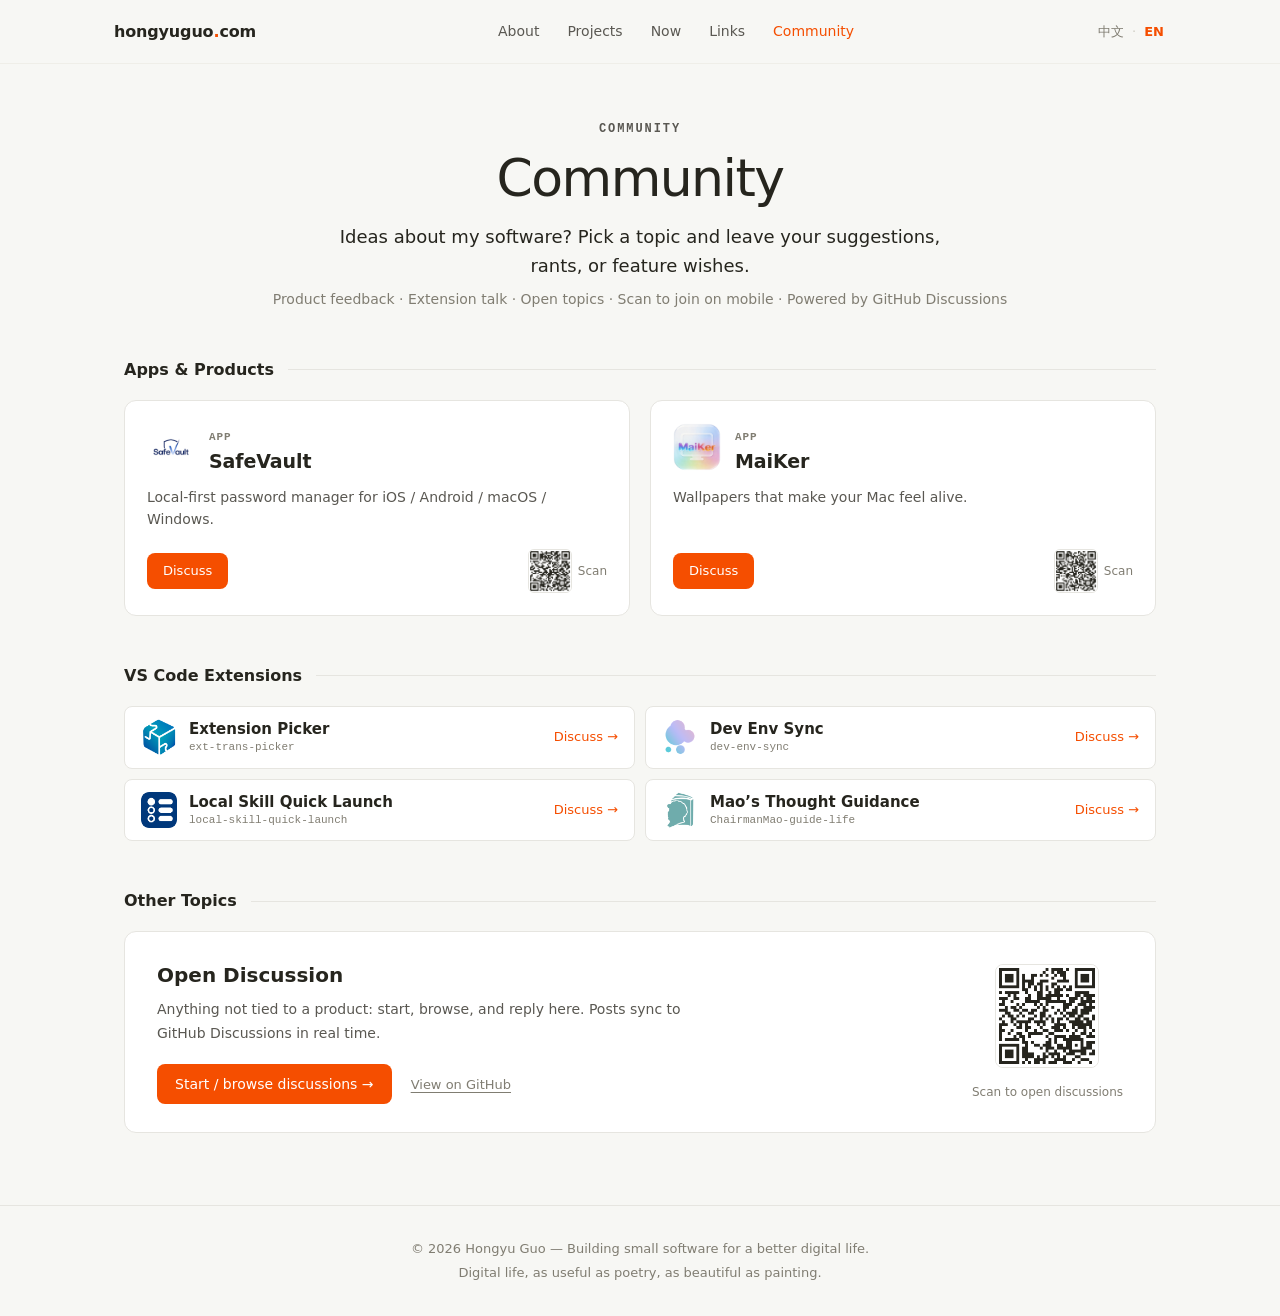
==== discuss.html @ 7c5c3cd9 "feat: 站内自由讨论论坛 + 文案修正（公司备案英文名/哔哩哔哩/小红书/荷花池塘页脚）" ====
<!DOCTYPE html>
<html lang="zh-CN">
<head>
  <meta charset="UTF-8">
  <meta name="viewport" content="width=device-width, initial-scale=1.0">
  <title>留言讨论 · hongyuguo.com</title>
  <meta name="description" content="Hongyu Guo 的留言讨论区 — 为 SafeVault、MaiKer 与四个 VS Code 扩展提供专属话题，欢迎提建议与反馈。">
  <link rel="icon" type="image/png" media="(prefers-color-scheme: dark)" href="assets/favicon-white.png?v=2">
  <link rel="icon" type="image/png" media="(prefers-color-scheme: light)" href="assets/favicon-black.png?v=2">
  <link rel="stylesheet" href="preview-cursor.css?v=7">
  <link rel="stylesheet" href="discuss.css?v=4">
</head>
<body>

  <!-- Top nav · 与首页完全一致 -->
  <nav class="top-nav" aria-label="Global">
    <div class="nav-inner">
      <a class="wordmark" href="index.html#top">hongyuguo<span class="dot">.</span>com</a>
      <div class="nav-links">
        <a href="index.html#about" data-i18n="nav.about">About</a>
        <a href="index.html#projects" data-i18n="nav.projects">Projects</a>
        <a href="index.html#now" data-i18n="nav.now">Now</a>
        <a href="index.html#links" data-i18n="nav.links">Links</a>
        <a href="discuss.html" class="active" data-i18n="nav.community">Community</a>
      </div>
      <span class="lang-switch" aria-label="Language">
        <a href="#" data-lang="zh">中文</a>
        <span class="sep">·</span>
        <a href="#" data-lang="en">EN</a>
      </span>
    </div>
  </nav>

  <main class="discuss-main" id="top">

    <!-- ============ 话题列表视图 ============ -->
    <section class="board-view" id="board-view">

      <div class="board-hero">
        <p class="eyebrow" data-i18n="discuss.eyebrow">Community</p>
        <h1 class="board-title" data-i18n="title.community">留言讨论</h1>
        <p class="board-sub" data-i18n="discuss.sub">对我开发的软件有想法？选一个话题，留下你的建议、吐槽或功能愿望。</p>
        <p class="board-sub-zh" data-i18n="discuss.sub2">产品建议 · 扩展反馈 · 自由讨论 · 手机扫码随时参与 · 由 GitHub 守护内容安全</p>
      </div>

      <h2 class="board-group-title"><span data-i18n="discuss.group.products">软件产品</span></h2>
      <div class="board-grid" id="grid-products"><!-- 产品话题卡片由 discuss.js 渲染 --></div>

      <h2 class="board-group-title"><span data-i18n="discuss.group.extensions">VS Code 扩展</span></h2>
      <div class="ext-topic-grid" id="grid-extensions"><!-- 扩展话题由 discuss.js 渲染 --></div>

      <h2 class="board-group-title"><span data-i18n="discuss.group.other">其他话题</span></h2>
      <div class="general-card">
        <div class="general-copy">
          <h3 class="general-title" data-i18n="discuss.general.title">自由讨论</h3>
          <p class="general-sub" data-i18n="forum.sub">与产品无关的话题，在这里发起、浏览与回复，发言实时同步到 GitHub Discussions。</p>
          <a class="btn-primary" href="discuss.html#forum" data-i18n="discuss.general.btn">发起 / 浏览自由讨论 →</a>
          <a class="general-minor" id="general-github-link" href="https://github.com/Gsaecy/hongyuguo.com/discussions" target="_blank" rel="noopener" data-i18n="forum.github">在 GitHub 查看</a>
        </div>
        <div class="general-qr">
          <img src="assets/qr/general.png" alt="扫码进入自由讨论">
          <p data-i18n="discuss.general.qr">手机扫码，直达自由讨论</p>
        </div>
      </div>

    </section>

    <!-- ============ 自由讨论论坛视图（站内，数据同步 GitHub Discussions） ============ -->
    <section class="forum-view" id="forum-view" hidden>
      <div class="forum-inner">
        <a class="back-link" href="discuss.html" data-i18n="discuss.back">← 全部话题</a>

        <header class="forum-head">
          <div class="forum-head-copy">
            <p class="eyebrow" data-i18n="forum.eyebrow">Forum</p>
            <h1 class="forum-title" data-i18n="forum.title">自由讨论</h1>
            <p class="forum-sub" data-i18n="forum.sub2">任何话题都可以在这里发起。发言与回复实时同步到 GitHub Discussions，两边都能看到。</p>
          </div>
          <div class="forum-actions">
            <span class="forum-user" id="forum-user"></span>
            <button class="btn-primary btn-sm" type="button" id="forum-new-btn" data-f-act="new" data-i18n="forum.new">发起新讨论</button>
            <a class="btn-secondary btn-sm" id="forum-github-link" href="#" target="_blank" rel="noopener" data-i18n="forum.github">在 GitHub 查看</a>
          </div>
        </header>

        <div class="forum-body" id="forum-list"><!-- 列表/详情/发帖表单由 forum.js 渲染 --></div>
      </div>
    </section>

    <!-- ============ 话题详情视图 ============ -->
    <section class="topic-view" id="topic-view" hidden>

      <div class="topic-view-inner">
        <a class="back-link" href="discuss.html" data-i18n="discuss.back">← 全部话题</a>

        <header class="topic-head">
          <img id="tv-icon" class="topic-icon-lg" src="" alt="">
          <div class="topic-head-copy">
            <span id="tv-kind" class="topic-kind"></span>
            <h1 id="tv-name" class="topic-title"></h1>
            <p id="tv-en" class="topic-en"></p>
            <p id="tv-tagline" class="topic-tagline"></p>
            <div class="topic-head-actions">
              <a id="tv-link" class="btn-primary btn-sm" href="#" target="_blank" rel="noopener"></a>
              <button id="copy-link" class="btn-secondary btn-sm" type="button" data-i18n="discuss.copy">复制本页链接</button>
            </div>
          </div>
        </header>

        <div class="topic-layout">
          <div class="topic-main">
            <h2 class="topic-main-title" data-i18n="discuss.mainTitle">讨论区</h2>
            <p class="topic-main-note" data-i18n="discuss.note">登录 GitHub 即可留言。你的建议会实时出现在这里，也可以前往 GitHub 参与管理。</p>

            <div class="giscus" id="giscus-box"></div>

            <div class="giscus-fallback" id="giscus-fallback" hidden>
              <div class="giscus-fallback-inner">
                <p class="gf-title" data-i18n="discuss.fallback.title">讨论区正在搭建中……</p>
                <p class="gf-copy" data-i18n="discuss.fallback.copy">留言功能将由 GitHub Discussions 提供（无需本站服务器、防垃圾、可审核）。
                  在此之前，欢迎直接到 GitHub 上参与讨论。</p>
                <a id="fb-link" class="btn-primary" href="#" target="_blank" rel="noopener" data-i18n="discuss.fallback.btn">前往 GitHub Discussions</a>
              </div>
            </div>
          </div>

          <aside class="topic-side">
            <div class="side-card">
              <img id="side-qr" class="side-qr" src="" alt="扫码进入本话题">
              <p class="side-qr-caption" data-i18n="discuss.side.qr">手机扫码，直接进入本话题</p>
            </div>
            <div class="side-card">
              <h3 data-i18n="discuss.side.how">参与方式</h3>
              <ol class="side-steps">
                <li data-i18n="discuss.side.s1">点击「登录」用 GitHub 账号授权</li>
                <li data-i18n="discuss.side.s2">写下建议或问题，点击发表</li>
                <li data-i18n="discuss.side.s3">对他人评论点赞、回应或提出新的想法</li>
              </ol>
            </div>
            <div class="side-card side-note">
              <h3 data-i18n="discuss.side.safety">内容安全</h3>
              <p data-i18n="discuss.side.safety.copy">评论由 GitHub 托管与审核，作者本人可在后台随时管理；仅需 GitHub 账号，杜绝匿名垃圾信息。</p>
            </div>
          </aside>
        </div>
      </div>

    </section>

  </main>

  <footer class="discuss-footer">
    <p data-i18n="footer.copyright">© 2026 Hongyu Guo — Building small software for a better digital life.</p>
    <p class="zh" data-i18n="hero.poem">让数字生活，好用如诗，好看如画。</p>
  </footer>

  <script src="i18n.js?v=10"></script>
  <script src="discuss-config.js?v=2"></script>
  <script src="topics.js?v=4"></script>
  <script src="discuss.js?v=6"></script>
  <script src="forum.js?v=4"></script>
</body>
</html>
---- preview-cursor.css ----
/* ==========================================================================
   Hongyu Guo — Cursor 风格预览（单屏滚动叙事版）
   设计规范：design/candidates/cursor.md（warm cream canvas + Cursor Orange）
   结构：400vh 滚动轨道 + sticky 100vh 视窗，四幕内容按滚动进度显现
   ========================================================================== */

:root {
  --primary: #f54e00;
  --primary-active: #d04200;
  --ink: #26251e;
  --body: #5a5852;
  --muted: #807d72;
  --hairline: #e6e5e0;
  --hairline-soft: #efeee8;
  --hairline-strong: #cfcdc4;
  --canvas: #f7f7f4;
  --surface-card: #ffffff;

  --font-sans: "Inter", system-ui, -apple-system, BlinkMacSystemFont,
    "Helvetica Neue", "PingFang SC", "Hiragino Sans GB", "Microsoft YaHei", sans-serif;
  --font-mono: "JetBrains Mono", "SF Mono", ui-monospace, Menlo, monospace;

  --sp-section: 80px;
  --sp-xxl: 48px;
  --sp-xl: 32px;
  --sp-lg: 24px;
  --sp-md: 20px;
  --sp-base: 16px;

  --rounded-md: 8px;
  --rounded-lg: 12px;
}

* { margin: 0; padding: 0; box-sizing: border-box; }

body {
  font-family: var(--font-sans);
  font-size: 16px;
  line-height: 1.5;
  color: var(--body);
  background: var(--canvas);
  -webkit-font-smoothing: antialiased;
}

a { color: var(--primary); text-decoration: none; }

.top-nav {
  position: fixed; /* immune to scroll: no sticky re-positioning jitter */
  top: 0;
  left: 0;
  width: 100%;
  z-index: 100;
  height: 64px;
  background: var(--canvas);
  border-bottom: 1px solid var(--hairline-soft);
  display: flex;
  align-items: center;
}

.nav-inner {
  width: 100%;
  max-width: 1100px;
  margin: 0 auto;
  padding: 0 24px;
  display: flex;
  align-items: center;
  justify-content: space-between;
  gap: var(--sp-lg);
}

.wordmark { font-size: 16px; font-weight: 600; letter-spacing: -0.01em; color: var(--ink); }
.wordmark .dot { color: var(--primary); }

.nav-links { display: flex; align-items: center; gap: 28px; }
.nav-links a { font-size: 14px; font-weight: 500; color: var(--body); transition: color 0.2s ease; }
.nav-links a:hover { color: var(--ink); }

/* language switch — 中 / EN */
.lang-switch {
  display: inline-flex;
  align-items: center;
  gap: 6px;
  flex-shrink: 0;
  font-size: 13px;
  line-height: 1;
}
.lang-switch a {
  color: var(--muted);
  font-weight: 500;
  padding: 4px 2px;
  transition: color 0.2s ease;
}
.lang-switch a:hover { color: var(--ink); }
.lang-switch a.active { color: var(--primary); font-weight: 600; }
.lang-switch .sep { color: var(--hairline-strong); }

/* ---- scroll story: track + fixed viewport ---------------------------------- */
.hero-pond { height: 400vh; position: relative; }

/* fixed (not sticky): scroll only drives opacity, text position never moves —
   eliminates sub-pixel jitter caused by sticky re-positioning during scrolling */
.hero-sticky {
  position: fixed;
  top: 0;
  left: 0;
  width: 100%;
  height: 100vh;
  overflow: hidden;
  background: var(--canvas);
}

/* backdrop images */
.pond-scene { position: absolute; inset: 0; z-index: 0; overflow: hidden; background: #dfe9d9; }
.pond-img {
  position: absolute;
  inset: 0;
  width: 100%;
  height: 100%;
  object-fit: cover;
  object-position: 50% 72%;
  will-change: opacity, transform;
  transition: opacity 0.6s ease; /* image swap fades softly after a page-turn */
}

/* 第三张荷花图：全屏 cover（最小裁剪填满视窗），主体居中 */
.pond-img[data-i="2"] { object-fit: cover; object-position: 50% 50%; }

/* cream veil — long smooth falloff, top kept light for the intro copy */
.pond-shade {
  position: absolute;
  inset: 0;
  z-index: 1;
  pointer-events: none;
  background: linear-gradient(
    180deg,
    rgba(247, 247, 244, 0.88) 0%,
    rgba(247, 247, 244, 0.80) 14%,
    rgba(247, 247, 244, 0.60) 30%,
    rgba(247, 247, 244, 0.38) 44%,
    rgba(247, 247, 244, 0.20) 56%,
    rgba(247, 247, 244, 0.10) 66%,
    rgba(247, 247, 244, 0.06) 74%,
    rgba(247, 247, 244, 0.20) 86%,
    rgba(247, 247, 244, 0.88) 100%
  );
  transition: opacity 0.25s linear;
}

/* final white-out */
.white-veil {
  position: absolute;
  inset: 0;
  z-index: 2;
  background: var(--canvas);
  opacity: 0;
  pointer-events: none;
}

/* ---- screen content layers -------------------------------------------------- */
.screen-content {
  position: absolute;
  inset: 0;
  z-index: 3;
  display: flex;
  flex-direction: column;
  align-items: center;
  justify-content: center;
  padding: 72px 24px;
  overflow-y: auto;
  opacity: 0;
  pointer-events: none;
}

.screen-content.visible { pointer-events: auto; }

.hero-content { justify-content: center; }

/* soft radial glow behind the intro copy for contrast over imagery */
.hero-content::before {
  content: '';
  position: absolute;
  inset: 4% 10%;
  background: radial-gradient(
    ellipse at center,
    rgba(247, 247, 244, 0.72) 0%,
    rgba(247, 247, 244, 0.46) 42%,
    rgba(247, 247, 244, 0) 72%
  );
  z-index: -1;
  pointer-events: none;
}

/* translucent white veil over imagery (About / Projects), no card */
.screen-panel {
  background: rgba(255, 255, 255, 0.66);
}

.panel-inner {
  max-width: 760px;
  width: 100%;
  text-align: center;
}

.panel-inner .about-copy,
.panel-inner .projects-grid {
  text-align: left;
}

/* typography */
.eyebrow {
  font-family: var(--font-mono);
  font-size: 12px;
  font-weight: 600;
  letter-spacing: 0.16em;
  text-transform: uppercase;
  color: var(--body);
  margin-bottom: var(--sp-base);
  text-shadow: 0 1px 6px rgba(255, 255, 255, 0.9);
}

.section-title {
  font-size: 36px;
  font-weight: 400;
  line-height: 1.2;
  letter-spacing: -0.72px;
  color: var(--ink);
  margin-bottom: var(--sp-xxl);
  text-shadow: 0 1px 2px rgba(255, 255, 255, 0.85), 0 2px 20px rgba(255, 255, 255, 0.5);
}

.hero-avatar-wrap { text-align: center; }

.avatar {
  width: 176px;
  height: 176px;
  border-radius: 50%;
  object-fit: cover;
  border: 1px solid var(--hairline);
  margin-bottom: var(--sp-xxl);
}

.hero-name {
  font-size: 72px;
  font-weight: 400;
  line-height: 1.1;
  letter-spacing: -2.16px;
  color: var(--ink);
  text-shadow: 0 1px 2px rgba(255, 255, 255, 0.8), 0 2px 26px rgba(255, 255, 255, 0.55);
}
.hero-name .dot { color: var(--primary); }

.hero-role {
  margin-top: var(--sp-md);
  font-family: var(--font-mono);
  font-size: 14px;
  font-weight: 600;
  color: var(--primary-active);
  letter-spacing: 0.06em;
  text-shadow: 0 1px 8px rgba(255, 255, 255, 0.9);
}

.hero-tagline {
  margin-top: var(--sp-xl);
  font-size: 26px;
  font-weight: 400;
  line-height: 1.35;
  letter-spacing: -0.325px;
  color: var(--ink);
  text-shadow: 0 1px 2px rgba(255, 255, 255, 0.85), 0 2px 22px rgba(255, 255, 255, 0.5);
}

.hero-tagline-zh,
.hero-poem {
  margin-top: var(--sp-base);
  font-size: 17px;
  color: var(--body);
  text-shadow: 0 1px 10px rgba(255, 255, 255, 0.85);
}

.hero-cta { margin-top: var(--sp-xxl); display: flex; justify-content: center; gap: var(--sp-base); flex-wrap: wrap; }

/* buttons */
.btn-primary {
  display: inline-block;
  background: var(--primary);
  color: #ffffff;
  font-size: 14px;
  font-weight: 500;
  line-height: 20px;
  border-radius: var(--rounded-md);
  padding: 10px 18px;
  transition: background 0.2s ease, transform 0.15s ease;
}
.btn-primary:hover { background: var(--primary-active); color: #ffffff; }
.btn-primary:active { transform: scale(0.97); }

.btn-secondary {
  display: inline-block;
  background: var(--surface-card);
  color: var(--ink);
  font-size: 14px;
  font-weight: 500;
  line-height: 20px;
  border-radius: var(--rounded-md);
  border: 1px solid var(--hairline-strong);
  padding: 9px 17px;
  transition: border-color 0.2s ease;
}
.btn-secondary:hover { border-color: var(--muted); }

/* about copy */
.about-copy p {
  font-size: 16px;
  line-height: 1.62;
  margin-bottom: var(--sp-md);
  color: var(--ink);
  text-shadow: 0 1px 6px rgba(255, 255, 255, 0.75);
}
.about-copy p:last-child { margin-bottom: 0; }
.about-copy .zh { color: var(--body); font-size: 15px; }
.about-copy a { font-weight: 600; }

/* projects grid — plain text, no cards */
.projects-grid { display: grid; grid-template-columns: 1fr 1fr; gap: var(--sp-xl); }

.product-card {
  display: flex;
  flex-direction: column;
  align-items: flex-start;
  text-align: left;
}

.card-tag {
  font-family: var(--font-mono);
  font-size: 11px;
  font-weight: 600;
  letter-spacing: 0.08em;
  text-transform: uppercase;
  color: var(--muted);
  background: var(--canvas);
  border-radius: 9999px;
  padding: 4px 10px;
  margin-bottom: var(--sp-base);
}

.product-name {
  font-size: 22px;
  font-weight: 400;
  letter-spacing: -0.11px;
  color: var(--ink);
  text-shadow: 0 1px 6px rgba(255, 255, 255, 0.8);
}
.product-tagline {
  margin-top: var(--sp-base);
  font-size: 15px;
  line-height: 1.6;
  color: var(--ink);
  text-shadow: 0 1px 6px rgba(255, 255, 255, 0.7);
  flex: 1;
}
.product-cta { margin-top: var(--sp-xl); }
.product-cta .btn-primary { padding: 8px 16px; font-size: 13px; }

/* 产品卡正文中的内联链接（如加密标准出处） */
.product-tagline a {
  color: var(--ink);
  font-weight: 600;
  text-decoration: underline;
  text-underline-offset: 3px;
}
.product-tagline a:hover { color: var(--primary); }

/* VS Code 扩展开发案例 — 底部一行小字（扩展占比不大，不占版面） */
.ext-note {
  margin-top: 30px;
  display: flex;
  align-items: center;
  justify-content: center;
  flex-wrap: wrap;
  gap: 8px;
  font-size: 13px;
  line-height: 1.7;
  color: var(--muted);
  text-align: left;
  text-shadow: 0 1px 6px rgba(255, 255, 255, 0.75);
}

.ext-note img {
  width: 18px;
  height: 18px;
  border-radius: 4px;
  flex-shrink: 0;
}

.ext-note a { color: var(--body); text-decoration: underline; text-underline-offset: 3px; }
.ext-note a:hover { color: var(--primary); }

/* Community zone — 结尾幕留言讨论入口（横向卡片） */
.community-zone { margin-top: 32px; }

.community-card {
  display: flex;
  align-items: center;
  justify-content: space-between;
  gap: 28px;
  max-width: 640px;
  width: 100%;
  /* 磨砂玻璃透明卡片 */
  background: rgba(255, 255, 255, 0.55);
  backdrop-filter: blur(24px) saturate(180%);
  -webkit-backdrop-filter: blur(24px) saturate(180%);
  border: 1px solid rgba(255, 255, 255, 0.65);
  border-radius: var(--rounded-lg);
  padding: 26px 30px;
  text-align: left;
  box-shadow: 0 8px 32px rgba(38, 37, 30, 0.08);
}

.community-card .eyebrow { margin-bottom: 8px; }
.community-card .section-title { margin-bottom: 8px; font-size: 30px; }
.community-card .now-copy { margin-bottom: 0; font-size: 14px; }

.community-actions {
  display: flex;
  flex-direction: column;
  align-items: center;
  gap: 12px;
  flex-shrink: 0;
}

.qr-chip {
  display: inline-flex;
  align-items: center;
  gap: 10px;
  /* 与磨砂卡片呼应：半透明白玻璃 */
  background: rgba(255, 255, 255, 0.72);
  backdrop-filter: blur(8px);
  -webkit-backdrop-filter: blur(8px);
  border: 1px solid rgba(255, 255, 255, 0.8);
  border-radius: var(--rounded-lg);
  padding: 8px 14px 8px 8px;
}

.qr-chip img {
  width: 52px;
  height: 52px;
  border-radius: 6px;
  border: 1px solid var(--hairline);
}

.qr-chip span { font-size: 13px; font-weight: 500; color: var(--ink); }

/* 结尾幕：三处标题收紧间距，保证内容完整可见 */
.end-inner .section-title { margin-bottom: 20px; }
.end-row + .end-row { margin-top: 16px; }
.end-footer { margin-top: 26px; }

/* 面板内容超出视口时可从顶部滚动（短内容保持垂直居中） */
.screen-panel, .screen-end { justify-content: flex-start; }
.panel-inner, .end-inner { margin-top: auto; margin-bottom: auto; }


/* end screen (white) */
.screen-end { z-index: 4; }
.end-inner { position: relative; max-width: 960px; width: 100%; text-align: center; }
.end-gap { margin-top: var(--sp-xxl); }

.end-row {
  position: relative;
  display: flex;
  justify-content: center;
  width: 100%;
}

.end-row + .end-row { margin-top: 28px; }

.end-block {
  position: relative;
  z-index: 1;
  max-width: 560px;
  text-align: center;
}

/* decorative layers behind text — sized by JS to fit available space */
.carp-img {
  position: absolute;
  left: 1%;
  top: calc(50% - 50px); /* nudge up 50px total */
  z-index: 0;
  pointer-events: none; /* 纯装饰，不可点击 */
  cursor: default;
  transform-origin: 50% 60%;
  filter: drop-shadow(0 8px 24px rgba(32, 32, 32, 0.12));
  animation: carp-sway 7s ease-in-out infinite;
}

@keyframes carp-sway {
  0%, 100% { transform: rotate(-3deg) translateY(-50%); }
  25%      { transform: rotate(0deg)  translateY(calc(-50% - 6px)); }
  50%      { transform: rotate(3deg)  translateY(-50%); }
  75%      { transform: rotate(0deg)  translateY(calc(-50% - 3px)); }
}

/* positioned by JS: bottom-aligned with the copyright line, width fits available space */
.frog-frames {
  position: absolute;
  right: 1%;
  z-index: 0;
  pointer-events: none; /* 纯装饰，不可点击 */
  cursor: default;
  opacity: 0; /* shown once JS lays it out */
}

.frog-frame {
  position: absolute;
  inset: 0;
  width: 100%;
  height: 100%;
  object-fit: contain;
  transform: scaleX(-1); /* mirrored */
}

/* 6s cross-fade loop: one fades in while the other fades out */
.frog-frame.f1 { animation: frog-f1 6s ease-in-out infinite; }
.frog-frame.f2 { animation: frog-f2 6s ease-in-out infinite; }

@keyframes frog-f1 { 0%, 100% { opacity: 1; } 50% { opacity: 0; } }
@keyframes frog-f2 { 0%, 100% { opacity: 0; } 50% { opacity: 1; } }

.now-copy { font-size: 16px; line-height: 1.5; margin-bottom: var(--sp-md); color: var(--body); }
.now-copy:last-child { margin-bottom: 0; }
.now-copy.zh { color: var(--muted); font-size: 15px; }

.links-rows { display: flex; flex-direction: column; align-items: center; gap: 10px; margin-top: var(--sp-md); }
.links-row { display: flex; flex-wrap: wrap; justify-content: center; gap: 14px 28px; }
.link-pill {
  display: inline-flex;
  align-items: center;
  gap: 10px;
  color: var(--ink);
  font-size: 16px;
  font-weight: 600;
  line-height: 1.0;
  padding: 4px 6px;
  transition: color 0.2s ease;
}
.link-pill img {
  width: 22px;
  height: 22px;
  border-radius: 5px;
  object-fit: contain;
}
.link-pill:hover { color: var(--primary); }

.end-footer { margin-top: var(--sp-xxl); font-size: 13px; line-height: 1.7; color: var(--muted); }
.end-footer .zh { margin-top: 2px; }
.end-footer .credit { margin-top: 8px; font-size: 12px; color: var(--muted); }
.end-footer .credit a { color: inherit; text-decoration: underline; }
.end-footer .credit a:hover { color: var(--primary); }

/* ---- responsive ------------------------------------------------------------- */
@media (max-width: 734px) {
  .screen-content { padding: 80px 16px 24px; justify-content: flex-start; }
  .hero-content { justify-content: center; }
  .hero-name { font-size: 44px; letter-spacing: -1.32px; }
  .hero-tagline { font-size: 22px; }
  .avatar { width: 132px; height: 132px; margin-bottom: var(--sp-xl); }
  .section-title { font-size: 28px; margin-bottom: var(--sp-xl); }
  .glass, .panel-inner { padding: 0; }
  .screen-panel { padding: 80px 22px 40px; } /* 80px clears the 64px fixed nav */
  .projects-grid { grid-template-columns: 1fr; }
  .ext-note { justify-content: center; text-align: center; }
  .community-zone { margin-top: 26px; }
  .community-card { flex-direction: column; gap: 18px; padding: 22px 20px; text-align: center; }
  .community-copy { text-align: center; }
  .community-actions { flex-direction: row; flex-wrap: wrap; justify-content: center; }

  .nav-links { gap: 16px; flex-shrink: 0; overflow-x: auto; scrollbar-width: none; }
  .nav-links::-webkit-scrollbar { display: none; }
  .nav-inner { flex-wrap: nowrap; }
  .wordmark { font-size: 13px; flex-shrink: 0; }

  /* bigger touch targets */
  .link-pill { padding: 10px 14px; gap: 8px; }
  .nav-links a { padding: 8px 2px; }
  .lang-switch a { padding: 8px 2px; }

  /* mobile only: two-column icon grid, second row aligned to the first row */
  .links-rows {
    display: grid;
    grid-template-columns: repeat(2, max-content);
    column-gap: 28px;
    row-gap: 12px;
    justify-content: center;
  }
  .links-row { display: contents; }
  .links-row .link-pill { justify-self: start; }

  /* safe vertical centering: auto margins center content when it fits,
     and collapse to top-aligned (no clipping) when it is taller than the
     viewport — keeps the eyebrow (01/02/03) always visible */
  .panel-inner, .end-inner { margin-top: auto; margin-bottom: auto; }
}
---- discuss.css ----
/* ==========================================================================
   discuss.css — 留言讨论板块样式（hongyuguo.com）
   沿用 Cursor 设计系统：奶油底 #f7f7f4 + 墨色 #26251e + 橙色 #f54e00，
   白卡片 + 8/12px 圆角，与首页 preview-cursor.css 完全一致。
   ========================================================================== */

/* 普通滚动页：顶栏固定，内容下移避开 64px */
.discuss-main {
  padding: 64px 0 0;
  background: var(--canvas);
  min-height: calc(100vh - 64px);
}

.nav-links a.active {
  color: var(--primary);
  opacity: 1;
}

/* --------------------------------------------------------------------------
   话题列表视图
   -------------------------------------------------------------------------- */
.board-view {
  max-width: 1080px;
  margin: 0 auto;
  padding: 56px 24px 72px;
}

.board-hero {
  text-align: center;
  margin-bottom: 48px;
}

.board-hero .eyebrow { margin-bottom: 12px; }

.board-title {
  font-size: 52px;
  font-weight: 400;
  line-height: 1.1;
  letter-spacing: -1.56px;
  color: var(--ink);
  margin-bottom: 16px;
}

.board-sub {
  font-size: 18px;
  line-height: 1.6;
  color: var(--ink);
  max-width: 620px;
  margin: 0 auto;
}

.board-sub-zh {
  margin-top: 8px;
  font-size: 14px;
  color: var(--muted);
}

/* 话题卡片网格：产品 2 列 */
.board-grid {
  display: grid;
  grid-template-columns: repeat(2, 1fr);
  gap: 20px;
}

/* 分组标题 */
.board-group-title {
  display: flex;
  align-items: center;
  gap: 14px;
  margin: 48px 0 18px;
  font-size: 16px;
  font-weight: 600;
  color: var(--ink);
}

.board-group-title::after {
  content: '';
  flex: 1;
  height: 1px;
  background: var(--hairline);
}

/* 扩展话题：紧凑行（扩展占比小，不占版面） */
.ext-topic-grid {
  display: grid;
  grid-template-columns: repeat(2, 1fr);
  gap: 10px;
}

.ext-topic {
  display: flex;
  align-items: center;
  gap: 12px;
  background: var(--surface-card);
  border: 1px solid var(--hairline);
  border-radius: var(--rounded-md);
  padding: 12px 16px;
  color: inherit;
  text-decoration: none;
  transition: border-color 0.2s ease;
}

.ext-topic:hover { border-color: var(--hairline-strong); }

.ext-topic-icon {
  width: 36px;
  height: 36px;
  border-radius: 8px;
  object-fit: contain;
  flex-shrink: 0;
}

.ext-topic-copy { display: flex; flex-direction: column; min-width: 0; flex: 1; }

.ext-topic-name {
  font-size: 15px;
  font-weight: 600;
  color: var(--ink);
  line-height: 1.35;
}

.ext-topic-en {
  font-family: var(--font-mono);
  font-size: 11px;
  color: var(--muted);
  overflow: hidden;
  text-overflow: ellipsis;
  white-space: nowrap;
}

.ext-topic-go {
  font-size: 13px;
  font-weight: 500;
  color: var(--primary);
  flex-shrink: 0;
}

/* 自由讨论卡片 */
.general-card {
  display: flex;
  align-items: center;
  justify-content: space-between;
  gap: 28px;
  background: var(--surface-card);
  border: 1px solid var(--hairline);
  border-radius: var(--rounded-lg);
  padding: 28px 32px;
}

.general-minor {
  display: inline-block;
  margin-left: 14px;
  font-size: 13px;
  color: var(--muted);
  text-decoration: underline;
  text-underline-offset: 3px;
}
.general-minor:hover { color: var(--primary); }

.general-copy { max-width: 560px; }
.general-title { font-size: 20px; font-weight: 600; color: var(--ink); }
.general-sub { margin: 8px 0 18px; font-size: 14px; line-height: 1.7; color: var(--body); }

.general-qr { text-align: center; flex-shrink: 0; }
.general-qr img {
  width: 104px;
  height: 104px;
  border-radius: 8px;
  border: 1px solid var(--hairline);
}
.general-qr p { margin-top: 8px; font-size: 12px; color: var(--muted); }

.topic-card {
  background: var(--surface-card);
  border: 1px solid var(--hairline);
  border-radius: var(--rounded-lg);
  padding: 22px;
  display: flex;
  flex-direction: column;
  transition: border-color 0.2s ease, box-shadow 0.25s ease, transform 0.25s ease;
}

.topic-card:hover {
  border-color: var(--hairline-strong);
  box-shadow: 0 10px 30px rgba(38, 37, 30, 0.08);
  transform: translateY(-2px);
}

.topic-card-main {
  display: block;
  color: inherit;
  text-decoration: none;
  flex: 1;
}

.topic-card-top {
  display: flex;
  align-items: flex-start;
  gap: 14px;
}

.topic-icon {
  width: 48px;
  height: 48px;
  border-radius: 10px;
  object-fit: contain;
  flex-shrink: 0;
}

.topic-kind {
  display: inline-block;
  font-family: var(--font-mono);
  font-size: 11px;
  font-weight: 600;
  letter-spacing: 0.08em;
  text-transform: uppercase;
  color: var(--muted);
  margin-bottom: 4px;
}

.topic-name {
  font-size: 19px;
  font-weight: 600;
  letter-spacing: -0.1px;
  color: var(--ink);
  line-height: 1.3;
}

.topic-en {
  font-family: var(--font-mono);
  font-size: 12px;
  color: var(--muted);
  margin-top: 2px;
}

.topic-tagline {
  margin-top: 12px;
  font-size: 14px;
  line-height: 1.6;
  color: var(--body);
}

.topic-card-foot {
  margin-top: 18px;
  display: flex;
  align-items: center;
  justify-content: space-between;
  gap: 12px;
}

.topic-qr {
  display: inline-flex;
  align-items: center;
  gap: 6px;
  font-size: 12px;
  color: var(--muted);
}

.topic-qr img {
  width: 44px;
  height: 44px;
  border-radius: 6px;
  border: 1px solid var(--hairline);
  display: block;
}

.topic-qr:hover { color: var(--primary); }

/* 底部整站二维码入口（已移除，首页结尾幕保留同类入口） */

/* --------------------------------------------------------------------------
   话题详情视图
   -------------------------------------------------------------------------- */
.topic-view {
  max-width: 1080px;
  margin: 0 auto;
  padding: 40px 24px 72px;
}

.topic-view-inner { width: 100%; }

.back-link {
  display: inline-block;
  font-size: 14px;
  font-weight: 500;
  color: var(--body);
  margin-bottom: 24px;
  transition: color 0.2s ease;
}
.back-link:hover { color: var(--primary); }

.topic-head {
  display: flex;
  align-items: flex-start;
  gap: 22px;
  padding-bottom: 28px;
  border-bottom: 1px solid var(--hairline);
  margin-bottom: 28px;
}

.topic-icon-lg {
  width: 84px;
  height: 84px;
  border-radius: 16px;
  object-fit: contain;
  border: 1px solid var(--hairline);
  flex-shrink: 0;
}

.topic-title { font-size: 32px; font-weight: 400; letter-spacing: -0.64px; color: var(--ink); line-height: 1.2; }
.topic-head .topic-tagline { margin-top: 8px; max-width: 620px; font-size: 15px; }
.topic-head-actions { margin-top: 16px; display: flex; flex-wrap: wrap; gap: 10px; }

.btn-sm { padding: 8px 16px; font-size: 13px; }

.topic-layout {
  display: grid;
  grid-template-columns: 1fr 300px;
  gap: 28px;
  align-items: start;
}

.topic-main-title { font-size: 20px; font-weight: 600; color: var(--ink); }
.topic-main-note { margin: 6px 0 18px; font-size: 13px; line-height: 1.6; color: var(--muted); }

/* giscus 容器：白卡片 */
.giscus {
  background: var(--surface-card);
  border: 1px solid var(--hairline);
  border-radius: var(--rounded-lg);
  padding: 20px 22px;
  min-height: 360px;
}

.giscus-fallback {
  background: var(--surface-card);
  border: 1px dashed var(--hairline-strong);
  border-radius: var(--rounded-lg);
  padding: 48px 24px;
  text-align: center;
}

.giscus-fallback-inner { max-width: 420px; margin: 0 auto; }
.gf-title { font-size: 18px; font-weight: 600; color: var(--ink); margin-bottom: 10px; }
.gf-copy { font-size: 14px; line-height: 1.7; color: var(--body); margin-bottom: 20px; }

/* 侧栏 */
.topic-side { display: flex; flex-direction: column; gap: 16px; }

.side-card {
  background: var(--surface-card);
  border: 1px solid var(--hairline);
  border-radius: var(--rounded-lg);
  padding: 20px;
  text-align: center;
}

.side-qr {
  width: 168px;
  height: 168px;
  border-radius: 8px;
  border: 1px solid var(--hairline);
}

.side-qr-caption { margin-top: 10px; font-size: 13px; color: var(--body); }

.side-card h3 { font-size: 15px; font-weight: 600; color: var(--ink); margin-bottom: 12px; }
.side-card h3 { text-align: left; }
.side-steps { list-style: none; text-align: left; counter-reset: step; }
.side-steps li {
  position: relative;
  padding-left: 28px;
  margin-bottom: 10px;
  font-size: 13px;
  line-height: 1.6;
  color: var(--body);
}
.side-steps li:last-child { margin-bottom: 0; }
.side-steps li::before {
  counter-increment: step;
  content: counter(step);
  position: absolute;
  left: 0;
  top: 0;
  width: 18px;
  height: 18px;
  border-radius: 50%;
  background: rgba(245, 78, 0, 0.1);
  color: var(--primary);
  font-size: 11px;
  font-weight: 600;
  text-align: center;
  line-height: 18px;
}

.side-note { text-align: left; }
.side-note p { font-size: 13px; line-height: 1.7; color: var(--body); }

/* 复制成功提示 */
.copy-toast {
  position: fixed;
  left: 50%;
  bottom: 40px;
  transform: translateX(-50%);
  background: var(--ink);
  color: #fff;
  font-size: 13px;
  padding: 9px 18px;
  border-radius: 9999px;
  opacity: 0;
  pointer-events: none;
  transition: opacity 0.25s ease;
  z-index: 200;
}
.copy-toast.show { opacity: 1; }

/* --------------------------------------------------------------------------
   自由讨论论坛视图（站内，数据同步 GitHub Discussions）
   -------------------------------------------------------------------------- */
.forum-view {
  max-width: 860px;
  margin: 0 auto;
  padding: 40px 24px 72px;
}

.forum-head {
  display: flex;
  align-items: flex-end;
  justify-content: space-between;
  gap: 24px;
  flex-wrap: wrap;
  padding-bottom: 24px;
  border-bottom: 1px solid var(--hairline);
  margin-bottom: 24px;
}

.forum-title { font-size: 32px; font-weight: 400; letter-spacing: -0.64px; color: var(--ink); }
.forum-sub { margin-top: 8px; font-size: 14px; line-height: 1.7; color: var(--body); max-width: 520px; }

.forum-actions {
  display: flex;
  align-items: center;
  gap: 10px;
  flex-wrap: wrap;
}

.forum-user {
  display: inline-flex;
  align-items: center;
  gap: 6px;
  font-size: 13px;
  color: var(--body);
  margin-right: 4px;
}

.f-user-dot {
  width: 8px;
  height: 8px;
  border-radius: 50%;
  background: #2ea44f;
}

.f-link, .f-login {
  font-size: 13px;
  color: var(--primary);
  font-weight: 500;
  background: none;
  border: none;
  cursor: pointer;
  padding: 0;
  text-decoration: underline;
  text-underline-offset: 3px;
}

.forum-body { min-height: 240px; }

.f-loading, .f-empty, .f-error { text-align: center; color: var(--muted); font-size: 14px; padding: 48px 16px; }
.f-error { color: #cf222e; }
.f-error-detail { margin-top: 8px; font-size: 12px; word-break: break-all; }
.f-cache-note { font-size: 12px; color: var(--muted); margin: 0 0 10px; text-align: center; }

.f-list { display: flex; flex-direction: column; gap: 10px; }

.f-item {
  display: flex;
  align-items: center;
  justify-content: space-between;
  gap: 16px;
  background: var(--surface-card);
  border: 1px solid var(--hairline);
  border-radius: var(--rounded-md);
  padding: 16px 20px;
  color: inherit;
  transition: border-color 0.2s ease;
}
.f-item:hover { border-color: var(--hairline-strong); }

.f-item-title { font-size: 16px; font-weight: 600; color: var(--ink); line-height: 1.4; }
.f-item-meta { margin-top: 6px; font-size: 12.5px; color: var(--muted); }
.f-item-meta a { color: var(--muted); text-decoration: underline; }
.f-item-go { color: var(--muted); font-size: 18px; }

.f-detail { background: var(--surface-card); border: 1px solid var(--hairline); border-radius: var(--rounded-lg); padding: 24px 28px; }
.f-detail-title { font-size: 22px; font-weight: 600; color: var(--ink); line-height: 1.4; }
.f-body { margin-top: 14px; font-size: 15px; line-height: 1.7; color: var(--ink); word-break: break-word; }

.f-comments-title { margin: 28px 0 12px; font-size: 15px; font-weight: 600; color: var(--ink); }
.f-comments { display: flex; flex-direction: column; gap: 14px; }

.f-comment {
  background: var(--surface-card);
  border: 1px solid var(--hairline);
  border-radius: var(--rounded-md);
  padding: 16px 18px;
}
.f-comment-head { display: flex; align-items: center; gap: 10px; }
.f-comment-author { font-size: 13.5px; font-weight: 600; color: var(--ink); }
.f-comment-time { font-size: 12px; color: var(--muted); margin-left: auto; }
.f-comment-body { margin-top: 10px; font-size: 14.5px; line-height: 1.7; color: var(--ink); word-break: break-word; }
.f-replies { margin: 12px 0 0 22px; padding-left: 16px; border-left: 2px solid var(--hairline); display: flex; flex-direction: column; gap: 10px; }

.f-avatar { width: 32px; height: 32px; border-radius: 50%; object-fit: cover; display: inline-block; vertical-align: middle; }
.f-avatar-empty { background: var(--canvas-parchment); border: 1px solid var(--hairline); text-align: center; line-height: 32px; font-size: 14px; color: var(--muted); }

.f-login-banner { background: var(--surface-card); border: 1px dashed var(--hairline-strong); border-radius: var(--rounded-md); padding: 18px; text-align: center; margin-bottom: 16px; }

.f-comment-box { margin-bottom: 18px; }
.f-input {
  width: 100%;
  border: 1px solid var(--hairline-strong);
  border-radius: var(--rounded-md);
  padding: 10px 12px;
  font-size: 14.5px;
  line-height: 1.6;
  color: var(--ink);
  background: var(--surface-card);
  resize: vertical;
  box-sizing: border-box;
}
.f-input:focus { outline: 2px solid rgba(245, 78, 0, 0.35); border-color: var(--primary); }
.f-comment-box-actions, .f-form-actions { margin-top: 10px; display: flex; align-items: center; gap: 10px; }

.f-form {
  background: var(--surface-card);
  border: 1px solid var(--hairline);
  border-radius: var(--rounded-lg);
  padding: 24px 28px;
}
.f-label { display: block; font-size: 13px; font-weight: 600; color: var(--ink); margin: 16px 0 8px; }
.f-label:first-child { margin-top: 0; }

@media (max-width: 734px) {
  .forum-view { padding: 24px 16px 56px; }
  .forum-head { flex-direction: column; align-items: flex-start; }
  .f-detail { padding: 18px 16px; }
  .f-replies { margin-left: 10px; padding-left: 10px; }
}

/* --------------------------------------------------------------------------
   页脚
   -------------------------------------------------------------------------- */
.discuss-footer {
  background: var(--canvas);
  border-top: 1px solid var(--hairline);
  padding: 32px 24px;
  text-align: center;
  font-size: 13px;
  line-height: 1.7;
  color: var(--muted);
}
.discuss-footer .zh { margin-top: 2px; }

/* --------------------------------------------------------------------------
   响应式
   -------------------------------------------------------------------------- */
@media (max-width: 980px) {
  .board-grid { grid-template-columns: repeat(2, 1fr); }
  .topic-layout { grid-template-columns: 1fr; }
  .topic-side { flex-direction: row; flex-wrap: wrap; }
  .side-card { flex: 1 1 220px; }
}

@media (max-width: 734px) {
  .discuss-main { padding-top: 64px; }
  .board-view { padding: 40px 16px 56px; }
  .board-title { font-size: 38px; letter-spacing: -1.14px; }
  .board-grid { grid-template-columns: 1fr; gap: 14px; }
  .board-group-title { margin-top: 36px; }
  .ext-topic-grid { grid-template-columns: 1fr; }
  .general-card { flex-direction: column; text-align: center; padding: 24px 20px; }
  .topic-head { flex-direction: column; }
  .topic-icon-lg { width: 64px; height: 64px; }
  .topic-title { font-size: 26px; }
  .topic-side { flex-direction: column; }
  .giscus { padding: 14px; }
}
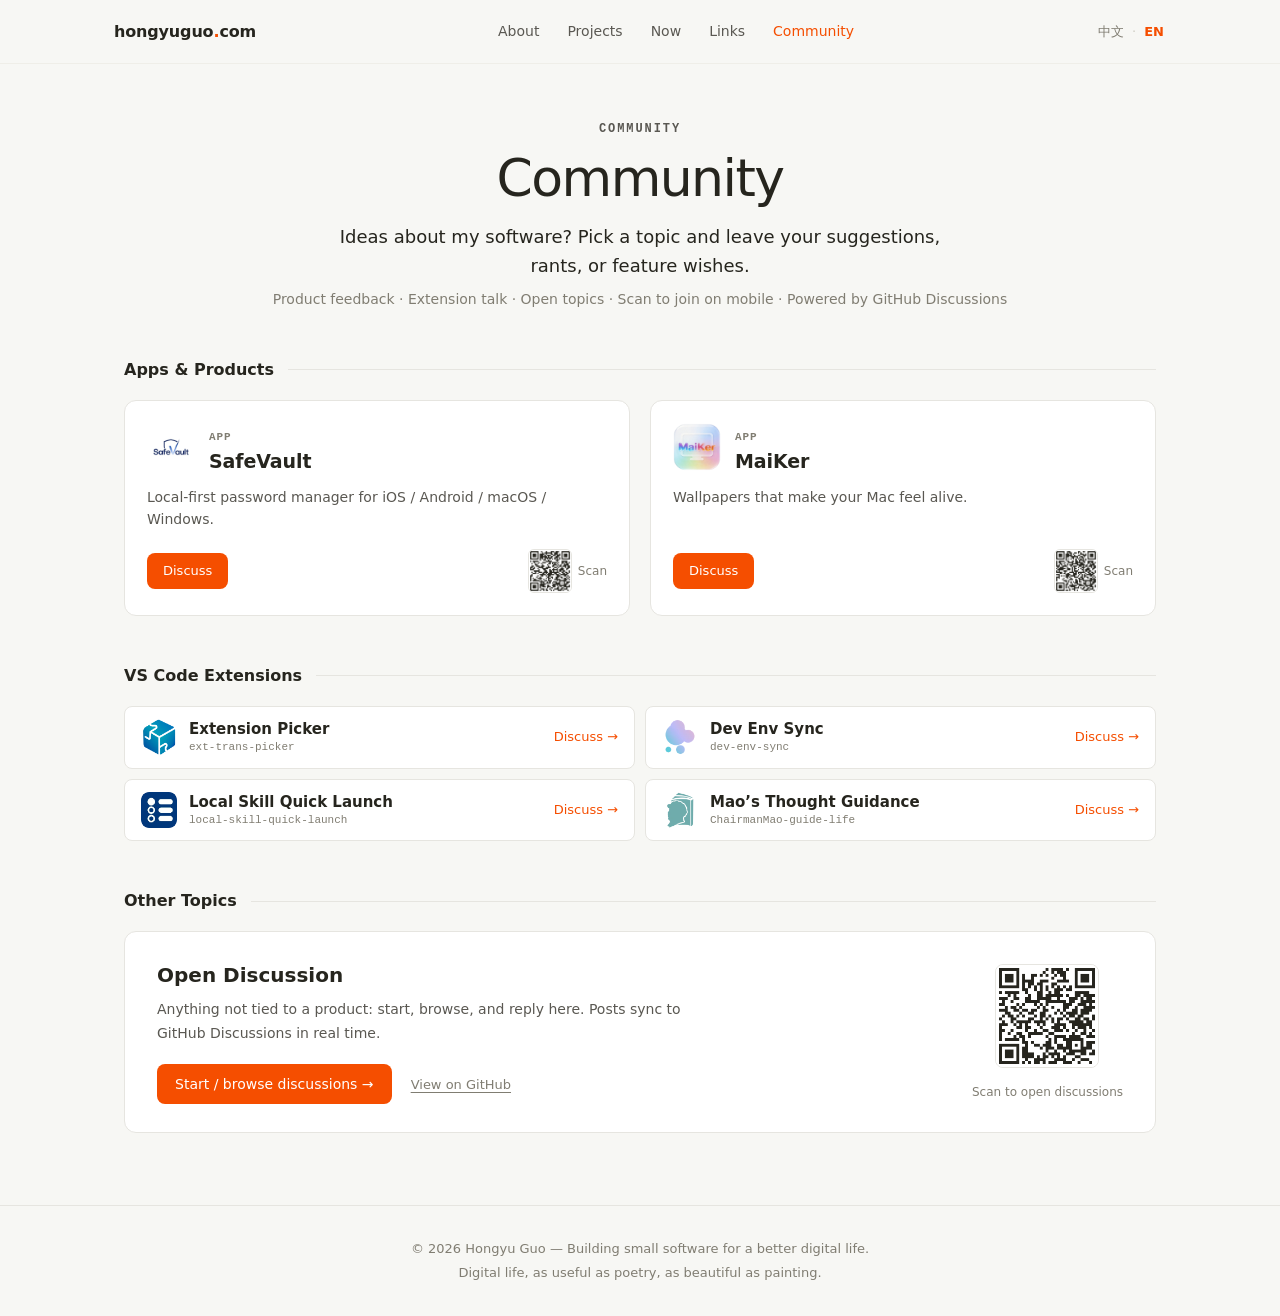
==== commit 1640642f: "内容图片转WebP:头像108KB→55KB、产品图标218/17KB→23/4.5KB、扩展图标→2-3KB(均保持原分辨率高质量);topics.js引用更新+版本号v5防缓存404;≤8KB小图" ====
--- a/discuss.html
+++ b/discuss.html
@@ -156,7 +156,7 @@
 
   <script src="i18n.js?v=10"></script>
   <script src="discuss-config.js?v=2"></script>
-  <script src="topics.js?v=4"></script>
+  <script src="topics.js?v=5"></script>
   <script src="discuss.js?v=6"></script>
   <script src="forum.js?v=4"></script>
 </body>
--- a/preview-cursor.css
+++ b/preview-cursor.css
@@ -124,6 +124,10 @@
 
 /* 第三张荷花图：全屏 cover（最小裁剪填满视窗），主体居中 */
 .pond-img[data-i="2"] { object-fit: cover; object-position: 50% 50%; }
+
+/* 视频 scrub 层：初始透明(poster 垫底)，loadeddata 后立即显示。
+   poster 与视频首帧同帧，瞬时切换无差异；禁用过渡(弱网下过渡会卡在 0 导致视频整层不可见) */
+.pond-video { opacity: 0; pointer-events: none; transition: none; }
 
 /* cream veil — long smooth falloff, top kept light for the intro copy */
 .pond-shade {
@@ -173,7 +177,18 @@
 
 .screen-content.visible { pointer-events: auto; }
 
-.hero-content { justify-content: center; }
+.hero-content { justify-content: center; overflow: hidden; }
+
+/* 首屏文案默认可见：JS 加载前(弱网/慢设备)也能看到 hero 内容，JS 就绪后接管淡入淡出 */
+#screen-hero { opacity: 1; }
+
+/* hero 内容包裹层：等比缩放(zoom)时保持与直接子元素相同的列式布局 */
+.hero-inner {
+  display: flex;
+  flex-direction: column;
+  align-items: center;
+  width: 100%;
+}
 
 /* soft radial glow behind the intro copy for contrast over imagery */
 .hero-content::before {
@@ -459,9 +474,21 @@
 .screen-panel, .screen-end { justify-content: flex-start; }
 .panel-inner, .end-inner { margin-top: auto; margin-bottom: auto; }
 
-
-/* end screen (white) */
-.screen-end { z-index: 4; }
+/* 面板保留极窄屏滚动能力，但隐藏滚动条（避免出现第二条滚动条） */
+.screen-panel { scrollbar-width: none; }
+.screen-panel::-webkit-scrollbar { display: none; }
+
+/* 矮视口适配：压缩第 4 幕间距，减少缩放幅度 */
+@media (max-height: 800px) {
+  .screen-end .end-row + .end-row { margin-top: 14px; }
+  .screen-end .community-zone { margin-top: 14px; }
+  .screen-end .end-footer { margin-top: 14px; }
+  .screen-end .end-inner .section-title { margin-bottom: 10px; font-size: 26px; }
+}
+
+
+/* end screen (white)：内容超出时由 JS 整体缩放适配，禁掉面板内滚动条 */
+.screen-end { z-index: 4; overflow: hidden; }
 .end-inner { position: relative; max-width: 960px; width: 100%; text-align: center; }
 .end-gap { margin-top: var(--sp-xxl); }
 
@@ -489,6 +516,11 @@
   z-index: 0;
   pointer-events: none; /* 纯装饰，不可点击 */
   cursor: default;
+  /* JS 布局前的默认尺寸与隐藏：防止弱网/卡顿时闪现天然大图 */
+  width: 132px;
+  height: auto;
+  max-width: 28vw;
+  opacity: 0; /* 第四幕由 JS 渐显 */
   transform-origin: 50% 60%;
   filter: drop-shadow(0 8px 24px rgba(32, 32, 32, 0.12));
   animation: carp-sway 7s ease-in-out infinite;
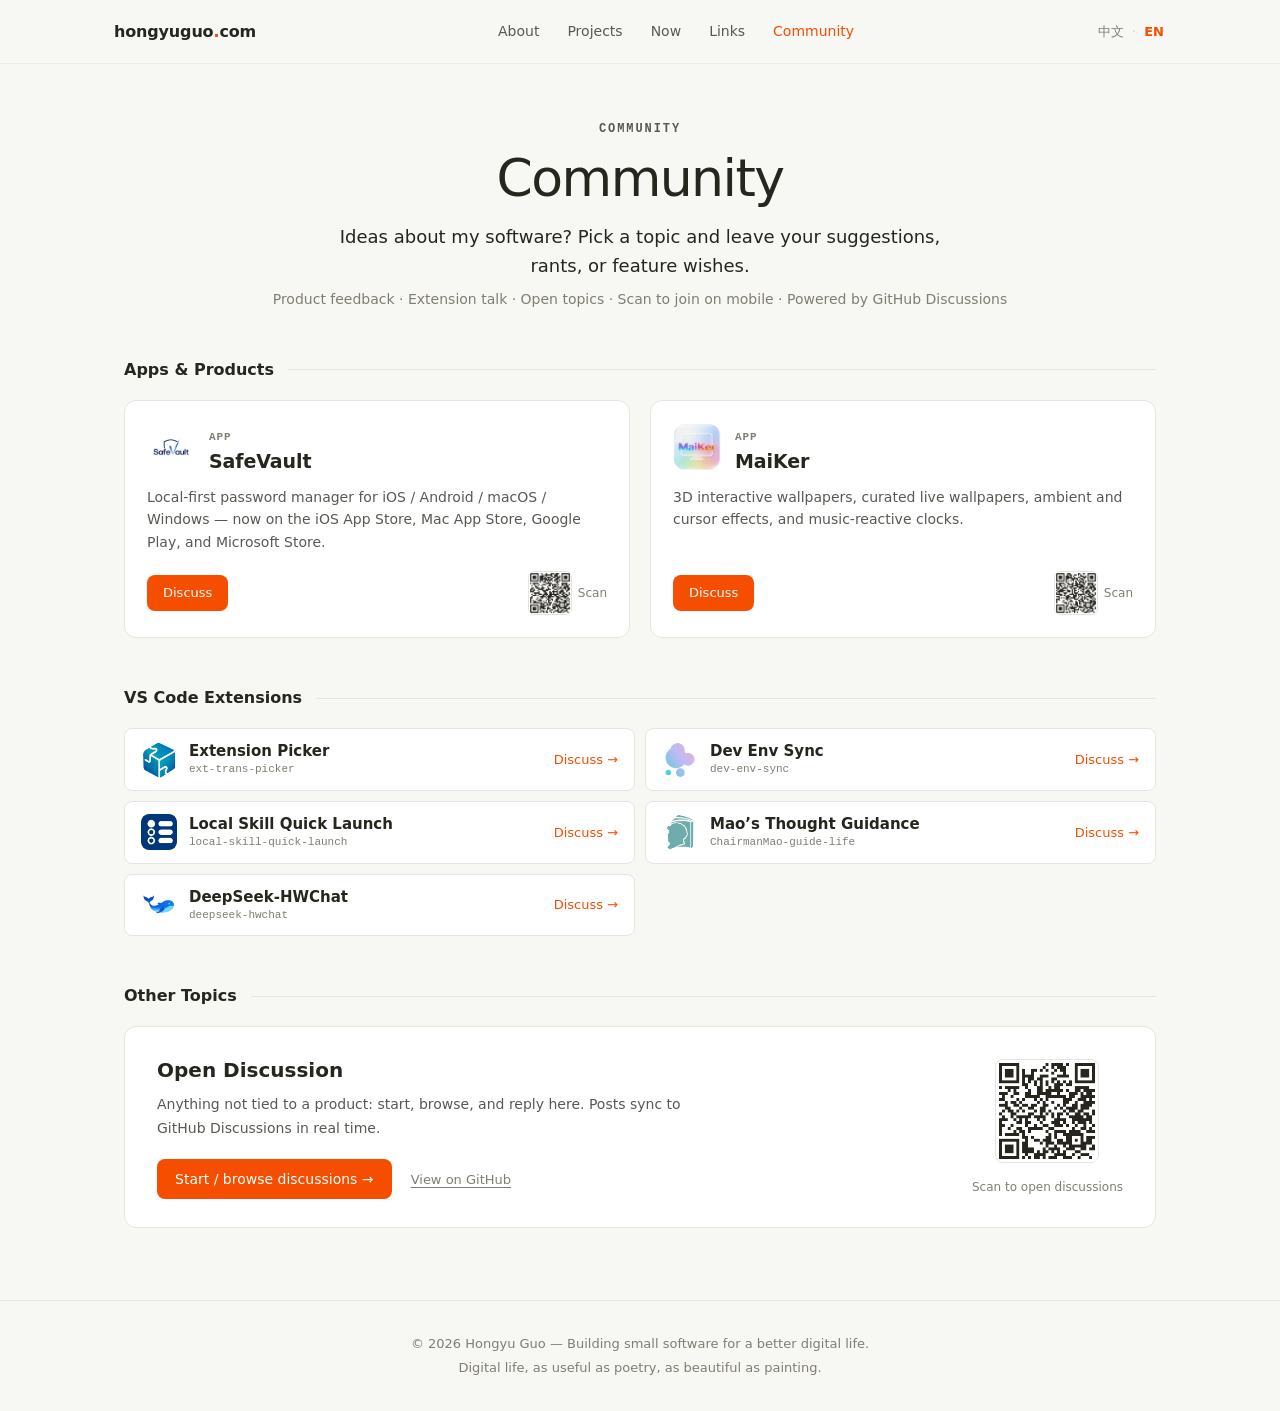
==== commit 5cde997b: "feat: 新增 DeepSeek-HWChat 展示与讨论区；更新 SafeVault/MaiKer 文案与商店直链 - 首页扩展案例行加入 DeepSeek-HWChat，不与软件产品平级 - 讨" ====
--- a/discuss.html
+++ b/discuss.html
@@ -7,8 +7,11 @@
   <meta name="description" content="Hongyu Guo 的留言讨论区 — 为 SafeVault、MaiKer 与四个 VS Code 扩展提供专属话题，欢迎提建议与反馈。">
   <link rel="icon" type="image/png" media="(prefers-color-scheme: dark)" href="assets/favicon-white.png?v=2">
   <link rel="icon" type="image/png" media="(prefers-color-scheme: light)" href="assets/favicon-black.png?v=2">
-  <link rel="stylesheet" href="preview-cursor.css?v=7">
-  <link rel="stylesheet" href="discuss.css?v=4">
+  <!-- giscus 评论服务预连接:加快首条评论渲染 -->
+  <link rel="dns-prefetch" href="https://giscus.app">
+  <link rel="preconnect" href="https://giscus.app" crossorigin>
+  <link rel="stylesheet" href="preview-cursor.css?v=15">
+  <link rel="stylesheet" href="discuss.css?v=6">
 </head>
 <body>
 
@@ -102,6 +105,7 @@
             <p id="tv-tagline" class="topic-tagline"></p>
             <div class="topic-head-actions">
               <a id="tv-link" class="btn-primary btn-sm" href="#" target="_blank" rel="noopener"></a>
+              <a id="tv-discussions" class="btn-secondary btn-sm" href="#" target="_blank" rel="noopener" hidden data-i18n="discuss.projectDiscussions">项目 Discussions ↗</a>
               <button id="copy-link" class="btn-secondary btn-sm" type="button" data-i18n="discuss.copy">复制本页链接</button>
             </div>
           </div>
@@ -154,10 +158,10 @@
     <p class="zh" data-i18n="hero.poem">让数字生活，好用如诗，好看如画。</p>
   </footer>
 
-  <script src="i18n.js?v=10"></script>
-  <script src="discuss-config.js?v=2"></script>
-  <script src="topics.js?v=5"></script>
-  <script src="discuss.js?v=6"></script>
+  <script src="i18n.js?v=24"></script>
+  <script src="discuss-config.js?v=3"></script>
+  <script src="topics.js?v=11"></script>
+  <script src="discuss.js?v=7"></script>
   <script src="forum.js?v=4"></script>
 </body>
 </html>
--- a/preview-cursor.css
+++ b/preview-cursor.css
@@ -373,8 +373,9 @@
   text-shadow: 0 1px 6px rgba(255, 255, 255, 0.7);
   flex: 1;
 }
-.product-cta { margin-top: var(--sp-xl); }
+.product-cta { display: flex; flex-wrap: wrap; gap: 10px; margin-top: var(--sp-xl); }
 .product-cta .btn-primary { padding: 8px 16px; font-size: 13px; }
+.product-cta .btn-secondary { padding: 8px 16px; font-size: 13px; }
 
 /* 产品卡正文中的内联链接（如加密标准出处） */
 .product-tagline a {
--- a/discuss.css
+++ b/discuss.css
@@ -310,6 +310,9 @@
 .topic-title { font-size: 32px; font-weight: 400; letter-spacing: -0.64px; color: var(--ink); line-height: 1.2; }
 .topic-head .topic-tagline { margin-top: 8px; max-width: 620px; font-size: 15px; }
 .topic-head-actions { margin-top: 16px; display: flex; flex-wrap: wrap; gap: 10px; }
+
+/* 无项目 Discussions 的话题需真正隐藏该按钮（.btn-secondary 的 display:inline-block 会覆盖 hidden 原生行为） */
+.topic-head-actions [hidden] { display: none; }
 
 .btn-sm { padding: 8px 16px; font-size: 13px; }
 
